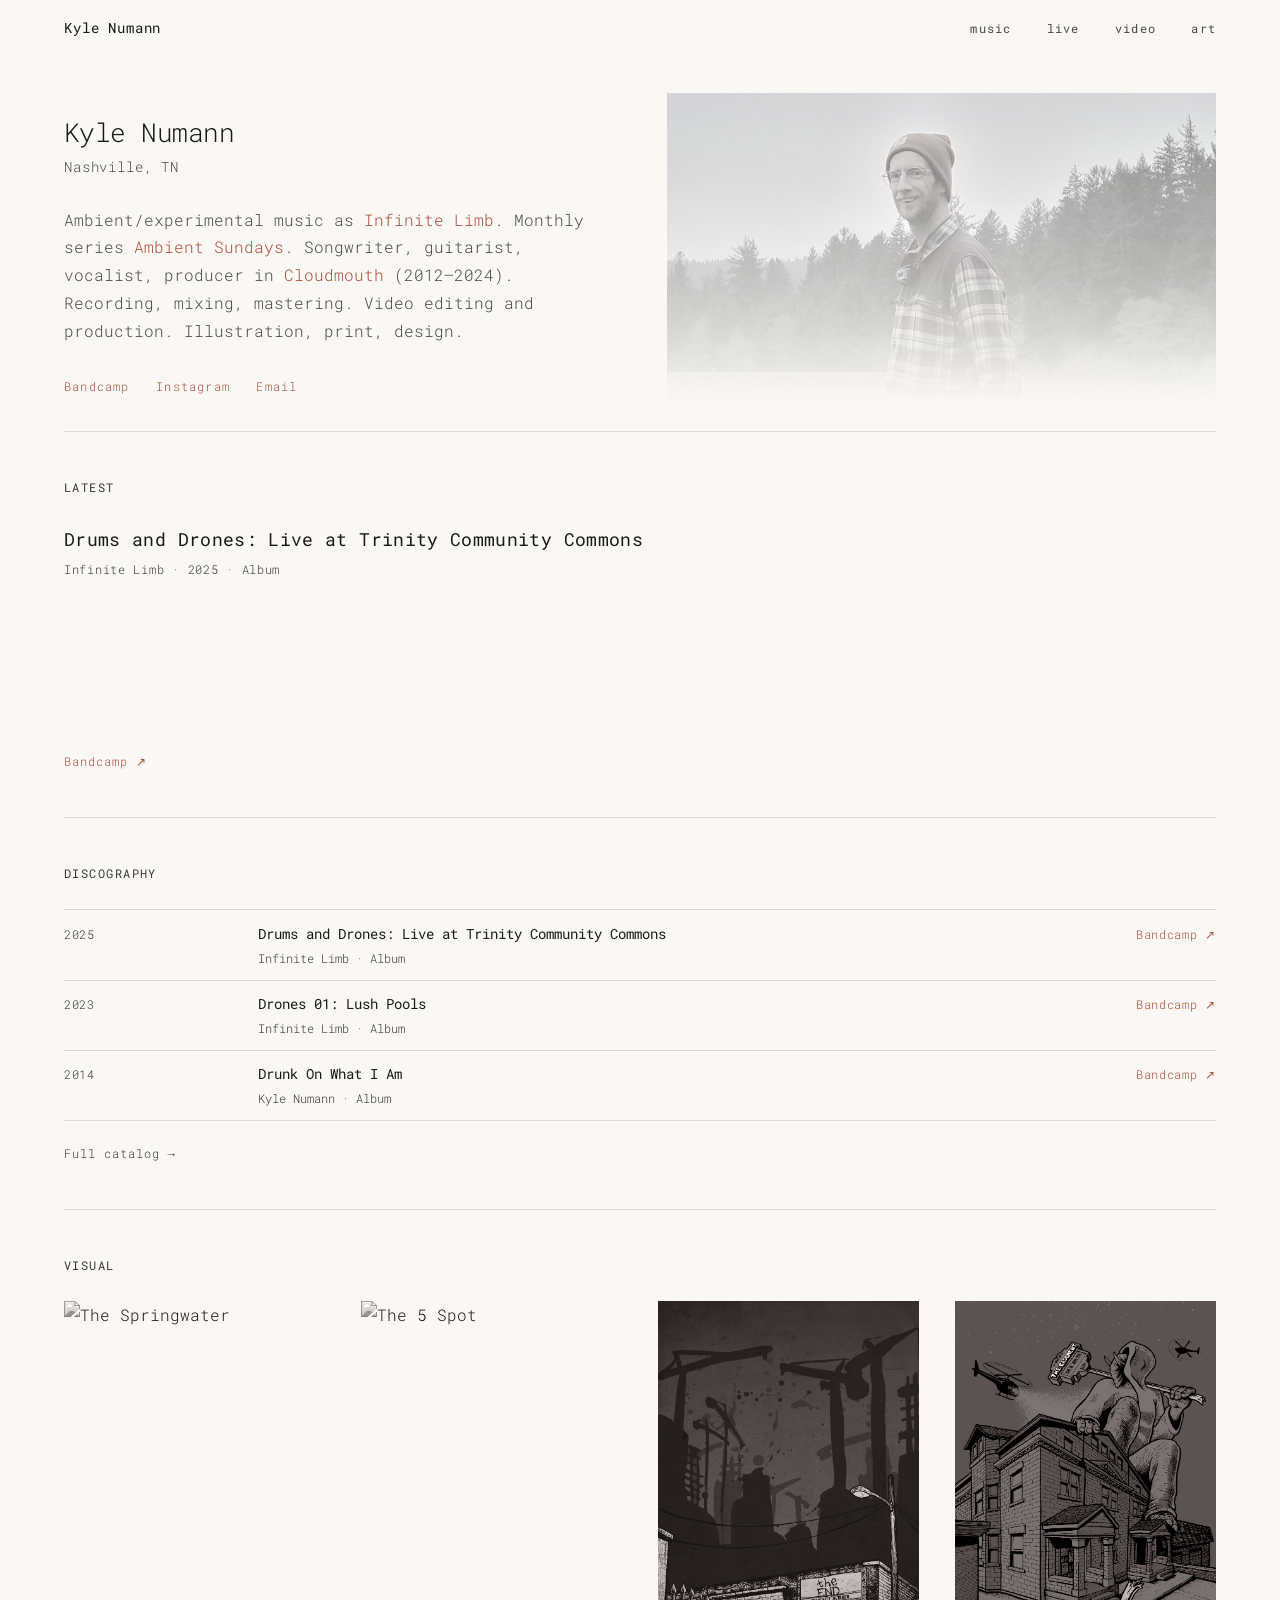
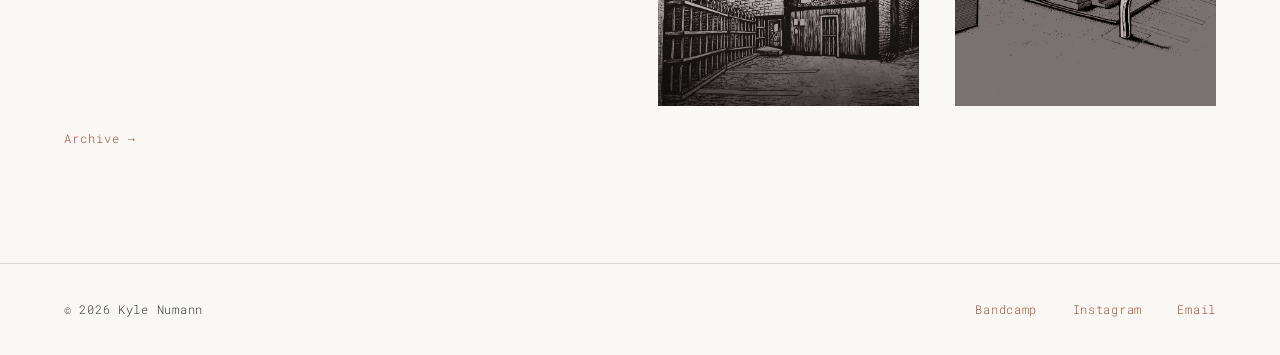
==== index.html @ a5feae53 "initial kyle works research and site build" ====
<!DOCTYPE html>
<html lang="en">
<head>
  <meta charset="UTF-8">
  <meta name="viewport" content="width=device-width, initial-scale=1.0">
  <title>Kyle Numann</title>
  <meta name="description" content="Kyle Numann. Sound, image, Nashville TN.">
  <link rel="stylesheet" href="/assets/css/main.css">
</head>
<body>

  <header class="site-header" role="banner">
    <div class="header-inner">
      <a href="/" class="site-logo">Kyle Numann</a>
      <nav class="site-nav" aria-label="Main navigation">
        <a href="/music/">music</a>
        <a href="/live/">live</a>
        <a href="/video/">video</a>
        <a href="/art/">art</a>
      </nav>
      <button class="nav-toggle" aria-label="Toggle navigation" aria-expanded="false">
        <span></span>
      </button>
    </div>
  </header>

  <main>
    <div class="wrap">

      <!-- Intro -->
      <div class="home-intro">
        <div class="home-intro__text">
          <h1 class="home-intro__name">Kyle Numann</h1>
          <p class="home-intro__sub">Nashville, TN</p>
          <p class="home-intro__bio">
            Ambient/experimental music as <a href="https://infinitelimb.bandcamp.com" target="_blank" rel="noopener">Infinite Limb</a>.
            Monthly series <a href="https://ambientsundays.bandcamp.com" target="_blank" rel="noopener">Ambient Sundays</a>.
            Songwriter, guitarist, vocalist, producer in <a href="https://cloudmouthmusic.com" target="_blank" rel="noopener">Cloudmouth</a> (2012–2024).
            Recording, mixing, mastering. Video editing and production.
            Illustration, print, design.
          </p>
          <div class="home-intro__links">
            <a href="https://infinitelimb.bandcamp.com" class="home-intro__link" target="_blank" rel="noopener">Bandcamp</a>
            <a href="https://instagram.com/kylenumann" class="home-intro__link" target="_blank" rel="noopener">Instagram</a>
            <a href="mailto:kyle.numann@gmail.com" class="home-intro__link">Email</a>
          </div>
        </div>
        <div class="home-intro__photo">
          <img src="/assets/images/kyle-pnw.jpg" alt="Kyle Numann">
        </div>
      </div>

      <!-- Latest release -->
      <section class="page-section" aria-labelledby="latest-heading">
        <span class="section-label" id="latest-heading">Latest</span>
        <div class="latest-release">
          <h2 class="latest-release__title">Drums and Drones: Live at Trinity Community Commons</h2>
          <p class="latest-release__meta">Infinite Limb · 2025 · Album</p>
          <div class="latest-release__embed">
            <iframe style="border: 0; width: 100%; height: 120px;" src="https://bandcamp.com/EmbeddedPlayer/album=3534046052/size=large/bgcol=ffffff/linkcol=333333/tracklist=false/artwork=small/transparent=true/" seamless><a href="https://infinitelimb.bandcamp.com/album/drums-and-drones-live-at-trinity-community-commons">Drums and Drones: Live at Trinity Community Commons by Infinite Limb</a></iframe>
          </div>
          <a class="latest-release__link" href="https://infinitelimb.bandcamp.com/album/drums-and-drones-live-at-trinity-community-commons" target="_blank" rel="noopener">Bandcamp ↗</a>
        </div>
      </section>

      <!-- Recent releases -->
      <section class="page-section" aria-labelledby="recent-heading">
        <span class="section-label" id="recent-heading">Discography</span>
        <div class="row-list">
          <div class="row-item">
            <span class="row-item__date">2025</span>
            <span class="row-item__main">
              <strong>Drums and Drones: Live at Trinity Community Commons</strong>
              <span class="row-item__sub">Infinite Limb · Album</span>
            </span>
            <span class="row-item__tag">
              <a href="https://infinitelimb.bandcamp.com/album/drums-and-drones-live-at-trinity-community-commons" target="_blank" rel="noopener">Bandcamp ↗</a>
            </span>
          </div>
          <div class="row-item">
            <span class="row-item__date">2023</span>
            <span class="row-item__main">
              <strong>Drones 01: Lush Pools</strong>
              <span class="row-item__sub">Infinite Limb · Album</span>
            </span>
            <span class="row-item__tag">
              <a href="https://infinitelimb.bandcamp.com/album/drones-01-lush-pools" target="_blank" rel="noopener">Bandcamp ↗</a>
            </span>
          </div>
          <div class="row-item">
            <span class="row-item__date">2014</span>
            <span class="row-item__main">
              <strong>Drunk On What I Am</strong>
              <span class="row-item__sub">Kyle Numann · Album</span>
            </span>
            <span class="row-item__tag">
              <a href="https://kylenumann.bandcamp.com/album/drunk-on-what-i-am" target="_blank" rel="noopener">Bandcamp ↗</a>
            </span>
          </div>
        </div>
        <a href="/music/" style="font-size:var(--size-xs); color:var(--fg-faint); letter-spacing:0.08em; display:inline-block; margin-top:1.25rem;">
          Full catalog →
        </a>
      </section>

      <!-- Featured art -->
      <section class="page-section" aria-labelledby="art-heading">
        <span class="section-label" id="art-heading">Visual</span>
        <div class="home-art">
          <div class="home-art__item">
            <a href="/art/"><img src="/assets/images/art/Springwater-Night-Woods-Poster.jpg" alt="The Springwater" loading="lazy"></a>
          </div>
          <div class="home-art__item">
            <a href="/art/"><img src="/assets/images/art/5-Spot-v3-art.jpg" alt="The 5 Spot" loading="lazy"></a>
          </div>
          <div class="home-art__item">
            <a href="/art/"><img src="/assets/images/art/Officially-Altered-at-The-End-No-Text.jpg" alt="The End" loading="lazy"></a>
          </div>
          <div class="home-art__item">
            <a href="/art/"><img src="/assets/images/art/Crack-Mammoth-The-Basement-7-2016-v2.jpg" alt="The Basement" loading="lazy"></a>
          </div>
        </div>
        <a href="/art/" class="home-art__link">Archive →</a>
      </section>

    </div>
  </main>

  <footer class="site-footer" role="contentinfo">
    <div class="footer-inner">
      <span class="footer-copy">© 2026 Kyle Numann</span>
      <div class="footer-links">
        <a href="https://infinitelimb.bandcamp.com" target="_blank" rel="noopener">Bandcamp</a>
        <a href="https://instagram.com/kylenumann" target="_blank" rel="noopener">Instagram</a>
        <a href="mailto:kyle.numann@gmail.com">Email</a>
      </div>
    </div>
  </footer>

  <script src="/content/data.js"></script>
  <script src="/assets/js/main.js"></script>
</body>
</html>
---- assets/css/main.css ----
/* ============================================================
   KN WORKS — STYLESHEET
   Tweak the variables in :root to change the look.
   ============================================================ */

@import url('https://fonts.googleapis.com/css2?family=Roboto:wght@300;400&family=Roboto+Mono:ital,wght@0,300;0,400;0,500;1,300&display=swap');

/* ---- Custom Properties --------------------------------------- */
:root {
  /* Colors — light */
  --bg:         #f9f8f5;
  --fg:         #1a1916;
  --fg-dim:     #4a4845;
  --fg-faint:   #3a3836;
  --rule:       #dddad2;
  --accent-h:   0;
  --accent:     hsl(var(--accent-h) 50% 45%);
  --surface:    #f0efe9;

  /* Type */
  --mono:       'Roboto Mono', 'Courier New', monospace;
  --sans:       'Roboto', system-ui, sans-serif;

  --size-xs:    0.68rem;
  --size-sm:    0.8rem;
  --size-base:  0.9rem;
  --size-md:    1rem;
  --size-lg:    1.25rem;
  --size-xl:    1.75rem;
  --size-2xl:   2.75rem;
  --size-3xl:   4rem;

  /* Layout */
  --max-w:      100%;
  --gutter:     clamp(1.25rem, 5vw, 4rem);
  --nav-h:      3.25rem;

  /* Motion */
  --dur:        150ms;
  --ease:       cubic-bezier(0.4, 0, 0.2, 1);
}

@media (prefers-color-scheme: dark) {
  :root {
    --bg:       #111009;
    --fg:       #e4e2d8;
    --fg-dim:   #b8b6ac;
    --fg-faint: #c4c2b8;
    --rule:     #2a2824;
    --surface:  #1a1916;
    --accent:   hsl(var(--accent-h) 50% 62%);
  }
}

/* ---- Proportional scaling above laptop ----------------------- */
@media (min-width: 1024px) {
  html {
    /* 16px at 1024 → ~22px at 1920 → ~25px at 2560 → ~33px at 3840 */
    font-size: calc(10px + 0.6vw);
  }
}

/* ---- Reset --------------------------------------------------- */
*, *::before, *::after { box-sizing: border-box; margin: 0; padding: 0; }
html { color-scheme: light dark; scroll-behavior: smooth; }
body {
  font-family: var(--mono);
  font-size: var(--size-base);
  font-weight: 300;
  line-height: 1.7;
  background: var(--bg);
  color: var(--fg);
  -webkit-font-smoothing: antialiased;
}
img, video { display: block; max-width: 100%; height: auto; }
a { color: inherit; text-decoration: none; }
ul, ol { list-style: none; }
button { font: inherit; background: none; border: none; cursor: pointer; color: inherit; }

/* ---- Site Header -------------------------------------------- */
.site-header {
  position: sticky;
  top: 0;
  z-index: 100;
  height: var(--nav-h);
  background: var(--bg);
  border-bottom: 1px solid transparent;
  transition: border-color var(--dur) var(--ease);
}
.site-header.scrolled { border-color: var(--rule); }

.header-inner {
  display: flex;
  align-items: center;
  justify-content: space-between;
  height: 100%;
  max-width: var(--max-w);
  margin-inline: auto;
  padding-inline: var(--gutter);
}

.site-logo {
  font-size: var(--size-sm);
  font-weight: 400;
  letter-spacing: 0.06em;
  color: var(--fg);
}
.site-logo:hover { color: var(--fg-dim); }

.site-nav {
  display: flex;
  gap: 2rem;
}
.site-nav a {
  font-size: var(--size-xs);
  font-weight: 400;
  letter-spacing: 0.1em;
  color: var(--fg-dim);
  transition: color var(--dur);
}
.site-nav a:hover,
.site-nav a[aria-current="page"] { color: var(--fg); }

.nav-toggle {
  display: none;
  width: 32px; height: 32px;
  align-items: center;
  justify-content: center;
}
.nav-toggle span,
.nav-toggle span::before,
.nav-toggle span::after {
  display: block;
  width: 18px; height: 1px;
  background: var(--fg);
  transition: transform 200ms var(--ease), opacity var(--dur) var(--ease);
}
.nav-toggle span { position: relative; }
.nav-toggle span::before,
.nav-toggle span::after { content: ''; position: absolute; left: 0; }
.nav-toggle span::before { top: -5px; }
.nav-toggle span::after  { top:  5px; }
.nav-toggle[aria-expanded="true"] span { background: transparent; }
.nav-toggle[aria-expanded="true"] span::before { transform: rotate(45deg) translate(3px, 3px); }
.nav-toggle[aria-expanded="true"] span::after  { transform: rotate(-45deg) translate(3px, -3px); }

@media (max-width: 600px) {
  .nav-toggle { display: flex; }
  .site-nav {
    display: none;
    position: fixed;
    inset: var(--nav-h) 0 0 0;
    background: var(--bg);
    flex-direction: column;
    padding: 2rem var(--gutter);
    gap: 0;
    border-top: 1px solid var(--rule);
  }
  .site-nav.open { display: flex; }
  .site-nav a {
    font-size: var(--size-md);
    padding-block: 0.85rem;
    border-bottom: 1px solid var(--rule);
  }
}

/* ---- Layout -------------------------------------------------- */
.wrap {
  max-width: var(--max-w);
  margin-inline: auto;
  padding-inline: var(--gutter);
}

.page-section {
  padding-block: 2.5rem;
  border-top: 1px solid var(--rule);
}
.page-section:first-child { border-top: none; }

.section-label {
  font-size: var(--size-xs);
  font-weight: 400;
  letter-spacing: 0.12em;
  color: var(--fg-faint);
  text-transform: uppercase;
  margin-bottom: 1.5rem;
  display: block;
}

/* ---- Site Footer -------------------------------------------- */
.site-footer {
  border-top: 1px solid var(--rule);
  padding-block: 2rem;
  margin-top: 4rem;
}
.footer-inner {
  display: flex;
  align-items: center;
  justify-content: space-between;
  flex-wrap: wrap;
  gap: 1rem;
  max-width: var(--max-w);
  margin-inline: auto;
  padding-inline: var(--gutter);
}
.footer-links {
  display: flex;
  gap: 2rem;
}
.footer-links a {
  font-size: var(--size-xs);
  color: var(--accent);
  letter-spacing: 0.06em;
}
.footer-links a:hover { opacity: 0.7; }
.footer-copy {
  font-size: var(--size-xs);
  color: var(--fg-faint);
  letter-spacing: 0.06em;
}

/* ---- Home: Intro -------------------------------------------- */
.home-intro {
  padding-block: clamp(2rem, 5vw, 3.5rem) 2rem;
  display: grid;
  grid-template-columns: 1fr 1fr;
  grid-template-rows: auto;
  column-gap: 3rem;
  align-items: start;
}
.home-intro__text { grid-column: 1; }
.home-intro__photo {
  grid-column: 2;
  grid-row: 1 / 4;
  width: 100%;
  align-self: start;
  margin-top: -1.5rem;
  margin-right: -2rem;
  margin-bottom: -3rem;
  position: relative;
  overflow: visible;
}
.home-intro__photo img {
  width: 100%;
  height: auto;
  display: block;
  opacity: 1;
  filter: grayscale(0.8);
  mask-image: linear-gradient(to bottom, rgba(0,0,0,0.6) 0%, rgba(0,0,0,0.3) 60%, transparent 100%);
  -webkit-mask-image: linear-gradient(to bottom, rgba(0,0,0,0.6) 0%, rgba(0,0,0,0.3) 60%, transparent 100%);
  transition: opacity 400ms var(--ease), filter 400ms var(--ease);
}
.home-intro__photo img:hover {
  opacity: 1;
  filter: grayscale(0);
}
.home-intro__name {
  font-size: clamp(var(--size-lg), 2vw, var(--size-xl));
  font-weight: 300;
  letter-spacing: -0.02em;
  line-height: 1.05;
  margin-bottom: 0.5rem;
}
.home-intro__sub {
  font-size: var(--size-sm);
  color: var(--fg-dim);
  letter-spacing: 0.06em;
  margin-bottom: 1.5rem;
}
@media (max-width: 540px) {
  .home-intro { grid-template-columns: 1fr; }
  .home-intro__photo { display: none; }
}
.home-intro__bio {
  font-size: var(--size-base);
  color: var(--fg-dim);
  font-weight: 300;
  max-width: 52ch;
  line-height: 1.75;
}
.home-intro__bio a {
  color: var(--accent);
  border-bottom: 1px solid transparent;
}
.home-intro__bio a:hover { border-color: var(--accent); }
.home-intro__links {
  display: flex;
  flex-wrap: wrap;
  gap: 0.25rem 1.5rem;
  margin-top: 1.75rem;
}
.home-intro__link {
  font-size: var(--size-xs);
  letter-spacing: 0.1em;
  color: var(--accent);
}
.home-intro__link:hover { opacity: 0.7; }

/* ---- Latest release (home) ---------------------------------- */
.latest-release__title {
  font-size: var(--size-md);
  font-weight: 400;
  letter-spacing: 0.02em;
  margin-bottom: 0.3rem;
}
.latest-release__meta {
  font-size: var(--size-xs);
  color: var(--fg-faint);
  letter-spacing: 0.06em;
  margin-bottom: 1.25rem;
}
.latest-release__embed {
  max-width: 560px;
  margin-bottom: 1rem;
}
.latest-release__link {
  font-size: var(--size-xs);
  color: var(--accent);
  letter-spacing: 0.08em;
}
.latest-release__link:hover { opacity: 0.7; }

/* ---- Row list (shows, releases) ----------------------------- */
.row-list { width: 100%; }

.row-item {
  display: grid;
  grid-template-columns: 9rem 1fr auto;
  align-items: baseline;
  gap: 0 2rem;
  padding-block: 0.65rem;
  border-bottom: 1px solid var(--rule);
  font-size: var(--size-sm);
  transition: background var(--dur);
}
.row-item:first-child { border-top: 1px solid var(--rule); }

.row-item__date {
  color: var(--fg-faint);
  font-size: var(--size-xs);
  letter-spacing: 0.05em;
  white-space: nowrap;
}
.row-item__main { color: var(--fg); }
.row-item__main strong { font-weight: 400; }
.row-item__sub {
  display: block;
  font-size: var(--size-xs);
  color: var(--fg-faint);
  margin-top: 0.1rem;
}
.row-item__tag {
  font-size: var(--size-xs);
  color: var(--fg-faint);
  letter-spacing: 0.06em;
  white-space: nowrap;
  text-align: right;
}
.row-item__tag a { color: var(--accent); }
.row-item__tag a:hover { opacity: 0.7; }

/* Upcoming highlight */
.row-item--upcoming .row-item__date { color: var(--fg-dim); }
.row-item--upcoming .row-item__main { color: var(--fg); }

@media (max-width: 640px) {
  .row-item {
    grid-template-columns: 7rem 1fr;
    grid-template-rows: auto auto;
  }
  .row-item__tag {
    grid-column: 2;
    text-align: left;
    margin-top: 0.15rem;
  }
}

/* ---- Year divider ------------------------------------------- */
.year-divider {
  font-size: var(--size-xs);
  color: var(--fg-faint);
  letter-spacing: 0.1em;
  padding-block: 1.5rem 0.5rem;
}
.year-divider:first-child { padding-top: 0; }

/* ---- Release list ------------------------------------------- */
.release-list { width: 100%; }

.release-item {
  display: grid;
  grid-template-columns: 4.5rem 1fr auto;
  align-items: center;
  gap: 0 1.25rem;
  padding-block: 0.75rem;
  border-bottom: 1px solid var(--rule);
  font-size: var(--size-sm);
}
.release-item:first-child { border-top: 1px solid var(--rule); }

.release-item__cover {
  width: 4.5rem;
  height: 4.5rem;
  background: var(--surface);
  border: 1px solid var(--rule);
  overflow: hidden;
}
.release-item__cover img {
  width: 100%;
  height: 100%;
  object-fit: cover;
  filter: grayscale(0.6);
  transition: filter 300ms var(--ease);
}
.release-item:hover .release-item__cover img { filter: grayscale(0); }

.release-item__year {
  font-size: var(--size-xs);
  color: var(--fg-faint);
  letter-spacing: 0.05em;
}
.release-item__title { color: var(--fg); font-weight: 400; }
.release-item__artist {
  display: block;
  font-size: var(--size-xs);
  color: var(--fg-faint);
  margin-top: 0.1rem;
}
.release-item__type {
  font-size: var(--size-xs);
  color: var(--fg-faint);
  letter-spacing: 0.05em;
}
.release-item__link {
  font-size: var(--size-xs);
  color: var(--accent);
  letter-spacing: 0.05em;
}
.release-item__link:hover { opacity: 0.7; }

@media (max-width: 640px) {
  .release-item {
    grid-template-columns: 3.5rem 1fr;
  }
  .release-item__cover { width: 3.5rem; height: 3.5rem; }
  .release-item__link {
    grid-column: 2;
    margin-top: 0.15rem;
  }
}

/* ---- Projects list ------------------------------------------ */
.project-list { width: 100%; }
.project-item {
  display: grid;
  grid-template-columns: 1fr auto;
  align-items: baseline;
  gap: 0 2rem;
  padding-block: 0.85rem;
  border-bottom: 1px solid var(--rule);
}
.project-item:first-child { border-top: 1px solid var(--rule); }
.project-item__name {
  font-size: var(--size-md);
  font-weight: 300;
  color: var(--fg);
}
.project-item__name a { color: var(--accent); }
.project-item__name a:hover { opacity: 0.7; }
.project-item__desc {
  font-size: var(--size-xs);
  color: var(--fg-faint);
  margin-top: 0.2rem;
  display: block;
}
.project-item__link {
  font-size: var(--size-xs);
  color: var(--accent);
  letter-spacing: 0.08em;
}
.project-item__link:hover { opacity: 0.7; }

/* ---- Page header -------------------------------------------- */
.page-header {
  padding-block: clamp(1.75rem, 4vw, 3rem) 0;
}
.page-header h1 {
  font-size: clamp(var(--size-lg), 3vw, var(--size-xl));
  font-weight: 300;
  letter-spacing: -0.01em;
  line-height: 1.1;
}
.page-header .intro {
  margin-top: 0.6rem;
  font-size: var(--size-sm);
  color: var(--fg-faint);
  font-weight: 300;
  max-width: 60ch;
}

/* ---- Ambient Sundays block ---------------------------------- */
.as-block {
  padding: 2rem 0;
}
.as-block__title {
  font-size: var(--size-md);
  font-weight: 400;
  letter-spacing: 0.02em;
  margin-bottom: 0.4rem;
}
.as-block__desc {
  font-size: var(--size-sm);
  color: var(--fg-dim);
  max-width: 55ch;
  margin-bottom: 1rem;
}
.as-block__links {
  display: flex;
  gap: 2rem;
}
.as-block__links a {
  font-size: var(--size-xs);
  color: var(--accent);
  letter-spacing: 0.08em;
}
.as-block__links a:hover { opacity: 0.7; }

/* ---- Embed -------------------------------------------------- */
.embed-wrap {
  border: 1px solid var(--rule);
}
.embed-wrap iframe {
  display: block;
  width: 100%;
  border: none;
}
.embeds { display: flex; flex-direction: column; gap: 1px; max-width: 560px; }

/* ---- Video grid --------------------------------------------- */
.video-list { display: flex; flex-direction: column; gap: 3rem; }
.video-item__embed {
  position: relative;
  aspect-ratio: 16/9;
  background: var(--surface);
  border: 1px solid var(--rule);
}
.video-item__embed iframe {
  position: absolute;
  inset: 0;
  width: 100%; height: 100%;
  border: none;
}
.video-item__info {
  display: flex;
  align-items: baseline;
  gap: 1.5rem;
  margin-top: 0.65rem;
  flex-wrap: wrap;
}
.video-item__title {
  font-size: var(--size-sm);
  font-weight: 400;
  color: var(--fg);
}
.video-item__meta {
  font-size: var(--size-xs);
  color: var(--fg-faint);
  letter-spacing: 0.05em;
}

/* ---- Art grid ----------------------------------------------- */
.art-filter-desc {
  font-size: var(--size-xs);
  color: var(--fg-faint);
  max-width: 60ch;
  line-height: 1.6;
  margin-bottom: 0.5rem;
}
.art-filter-desc:empty { display: none; }

.art-filters {
  display: flex;
  gap: 0.5rem;
  flex-wrap: wrap;
  margin-bottom: 2rem;
}
.art-filter {
  font-size: var(--size-xs);
  letter-spacing: 0.08em;
  padding: 0.3rem 0.7rem;
  border: 1px solid var(--rule);
  color: var(--fg-faint);
  cursor: pointer;
  transition: all var(--dur) var(--ease);
}
.art-filter:hover,
.art-filter.active {
  border-color: var(--fg-dim);
  color: var(--fg);
}

.art-grid {
  columns: 3;
  column-gap: 2rem;
  padding: 1.5rem 0;
}
.art-item {
  break-inside: avoid;
  margin-bottom: 2rem;
  cursor: pointer;
  position: relative;
  overflow: hidden;
  display: block;
}
.art-item::after {
  content: '';
  position: absolute;
  inset: 0;
  background: var(--accent);
  opacity: 0.08;
  mix-blend-mode: color;
  pointer-events: none;
  transition: opacity 500ms ease;
}
.art-item:hover::after { opacity: 0; }
.art-item img {
  display: block;
  width: 100%;
  filter: grayscale(1);
  transition: filter 500ms ease;
}
.art-item:hover img {
  filter: grayscale(0);
}
.art-item__overlay {
  position: absolute;
  bottom: 0; left: 0; right: 0;
  background: linear-gradient(transparent, rgba(0,0,0,0.75));
  padding: 1.25rem 0.85rem 0.85rem;
  opacity: 0;
  transition: opacity 500ms ease;
}
.art-item:hover .art-item__overlay { opacity: 1; }
.art-item__title {
  font-size: var(--size-xs);
  color: rgba(255,255,255,0.9);
  font-weight: 400;
  letter-spacing: 0.04em;
}
.art-item__type {
  font-size: 0.62rem;
  color: rgba(255,255,255,0.5);
  letter-spacing: 0.06em;
  margin-top: 0.1rem;
}

@media (max-width: 760px) { .art-grid { columns: 2; } }
@media (max-width: 440px) { .art-grid { columns: 1; } }

/* ---- Home: Featured art ------------------------------------- */
.home-art {
  display: grid;
  grid-template-columns: repeat(4, 1fr);
  gap: 2rem;
}
.home-art__item {
  cursor: pointer;
  position: relative;
  overflow: hidden;
}
.home-art__item::after {
  content: '';
  position: absolute;
  inset: 0;
  background: var(--accent);
  opacity: 0.08;
  mix-blend-mode: color;
  pointer-events: none;
  transition: opacity 500ms ease;
}
.home-art__item:hover::after { opacity: 0;
  aspect-ratio: 1;
}
.home-art__item img {
  display: block;
  width: 100%;
  height: 100%;
  object-fit: cover;
  filter: grayscale(1);
  transition: filter 350ms var(--ease);
}
.home-art__item:hover img { filter: grayscale(0); }
.home-art__link {
  display: block;
  font-size: var(--size-xs);
  color: var(--accent);
  letter-spacing: 0.08em;
  margin-top: 1.25rem;
}
.home-art__link:hover { opacity: 0.7; }
@media (max-width: 540px) { .home-art { grid-template-columns: repeat(2, 1fr); } }

/* ---- Lightbox ----------------------------------------------- */
.lightbox {
  position: fixed;
  inset: 0;
  z-index: 200;
  background: color-mix(in srgb, var(--bg) 95%, transparent);
  backdrop-filter: blur(16px);
  display: flex;
  flex-direction: column;
  align-items: center;
  overflow-y: auto;
  padding: 3rem 2rem 4rem;
  opacity: 0;
  pointer-events: none;
  transition: opacity 200ms var(--ease);
}
.lightbox.open { opacity: 1; pointer-events: all; }
.lightbox__image {
  max-width: min(100%, 1400px);
  box-shadow: 0 0 0 1px var(--rule);
  cursor: zoom-in;
  transition: transform 300ms ease;
  transform-origin: top center;
}
.lightbox__image.zoomed {
  max-width: none;
  width: 150%;
  cursor: zoom-out;
}
.lightbox__close {
  position: fixed;
  top: 1.25rem; right: 1.5rem;
  font-size: var(--size-sm);
  font-weight: 400;
  letter-spacing: 0.08em;
  color: var(--fg);
  line-height: 1;
  padding: 0.5rem 0.75rem;
  z-index: 201;
  background: color-mix(in srgb, var(--bg) 85%, transparent);
  backdrop-filter: blur(8px);
  border: 1px solid var(--rule);
}
.lightbox__close:hover { color: var(--fg); background: var(--bg); }
.lightbox__caption {
  margin-top: 1rem;
  font-size: var(--size-xs);
  color: var(--fg-faint);
  letter-spacing: 0.06em;
  text-align: center;
  flex-shrink: 0;
}

/* ---- Empty state -------------------------------------------- */
.empty {
  font-size: var(--size-sm);
  color: var(--fg-faint);
  padding-block: 1.5rem 0;
  font-style: italic;
}

/* ---- Collections -------------------------------------------- */
.collection-list { display: flex; flex-direction: column; gap: 0; }
.collection-item {
  padding-block: 0.85rem;
  border-bottom: 1px solid var(--rule);
}
.collection-item:first-child { border-top: 1px solid var(--rule); }
.collection-item__title {
  font-size: var(--size-sm);
  font-weight: 400;
  color: var(--fg);
  margin-bottom: 0.2rem;
}
.collection-item__desc {
  font-size: var(--size-xs);
  color: var(--fg-faint);
  max-width: 60ch;
}

/* ---- Easter egg --------------------------------------------- */
.egg {
  display: none;
  position: fixed;
  bottom: 2rem;
  left: 50%;
  transform: translateX(-50%);
  background: var(--bg);
  border: 1px solid var(--rule);
  padding: 0.6rem 1.25rem;
  font-size: var(--size-xs);
  color: var(--fg-faint);
  letter-spacing: 0.06em;
  z-index: 300;
  white-space: nowrap;
}
.egg.visible {
  display: block;
  animation: fadeInUp 0.35s var(--ease) both, fadeOut 0.35s 3.65s var(--ease) both;
}
@keyframes fadeInUp {
  from { opacity: 0; transform: translateX(-50%) translateY(6px); }
  to   { opacity: 1; transform: translateX(-50%) translateY(0); }
}
@keyframes fadeOut { to { opacity: 0; } }

/* ---- Utilities ---------------------------------------------- */
.visually-hidden {
  position: absolute; width: 1px; height: 1px;
  overflow: hidden; clip: rect(0,0,0,0); white-space: nowrap;
}
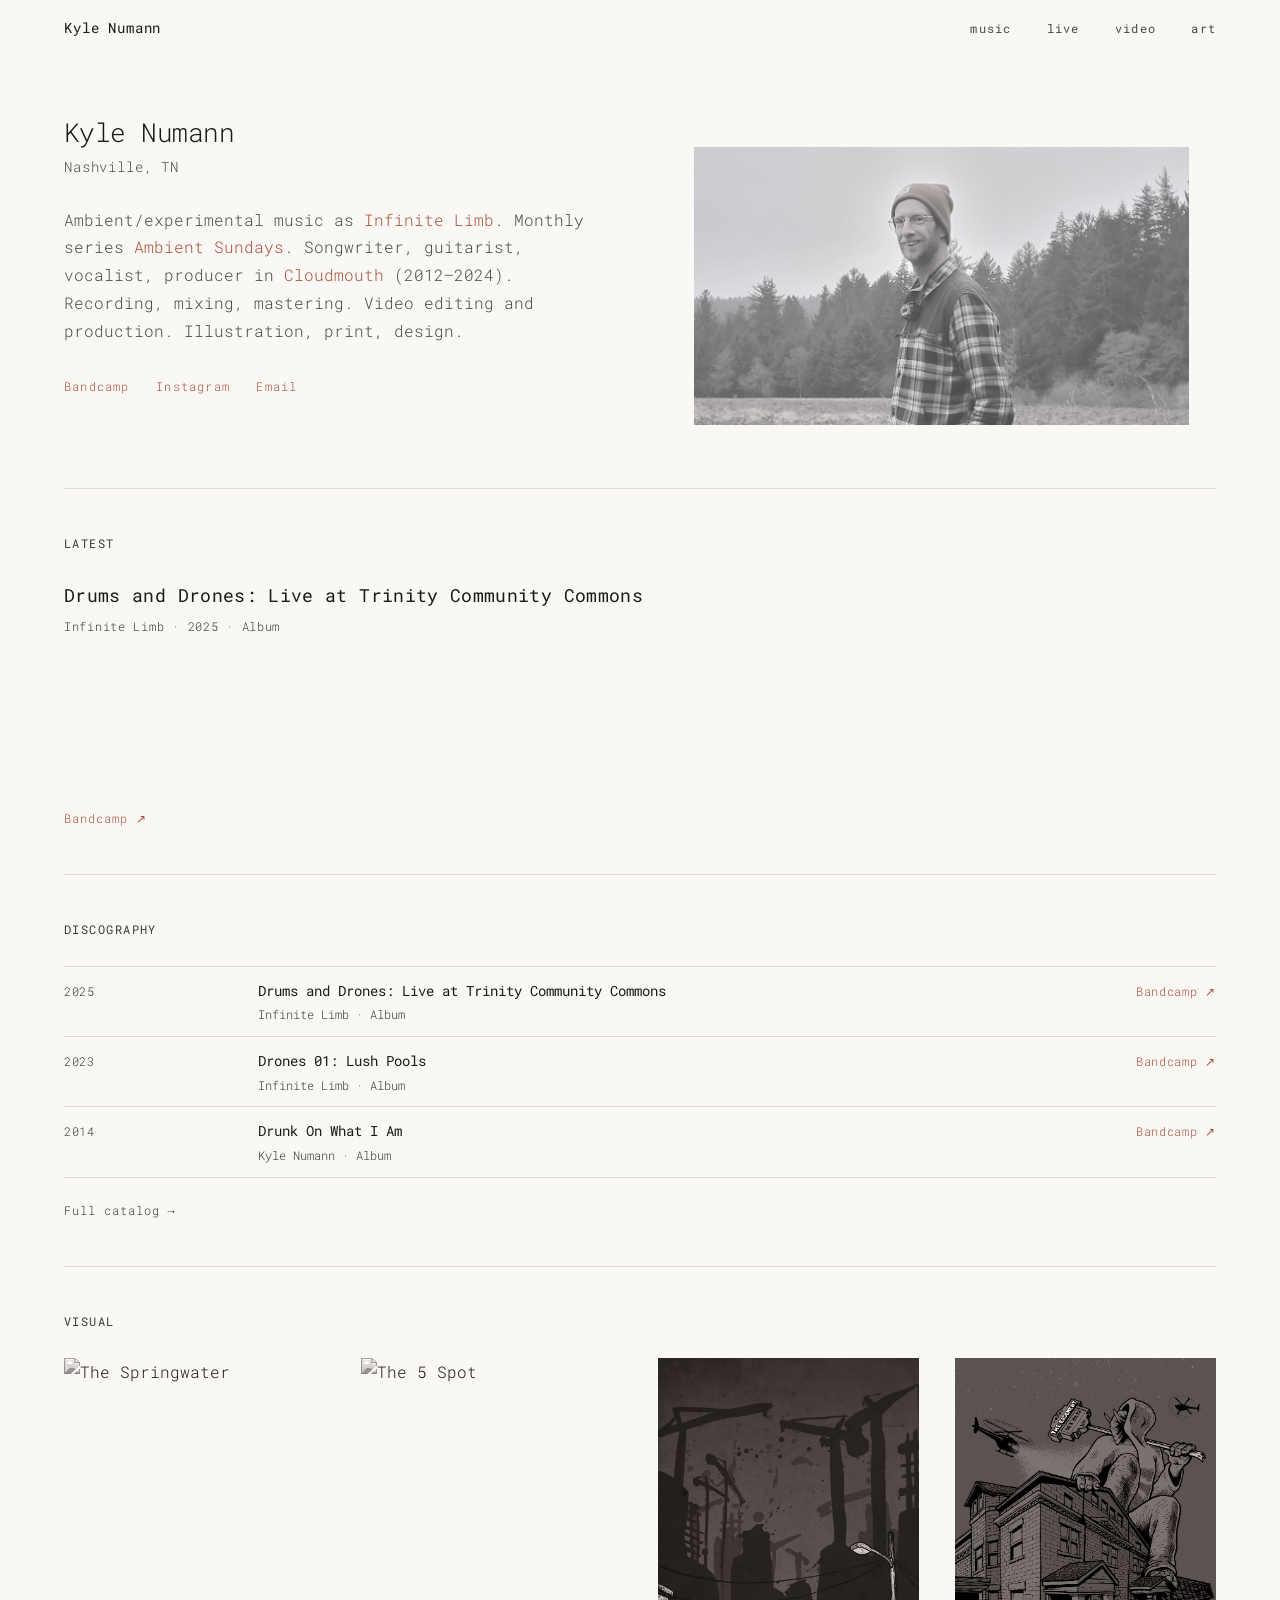
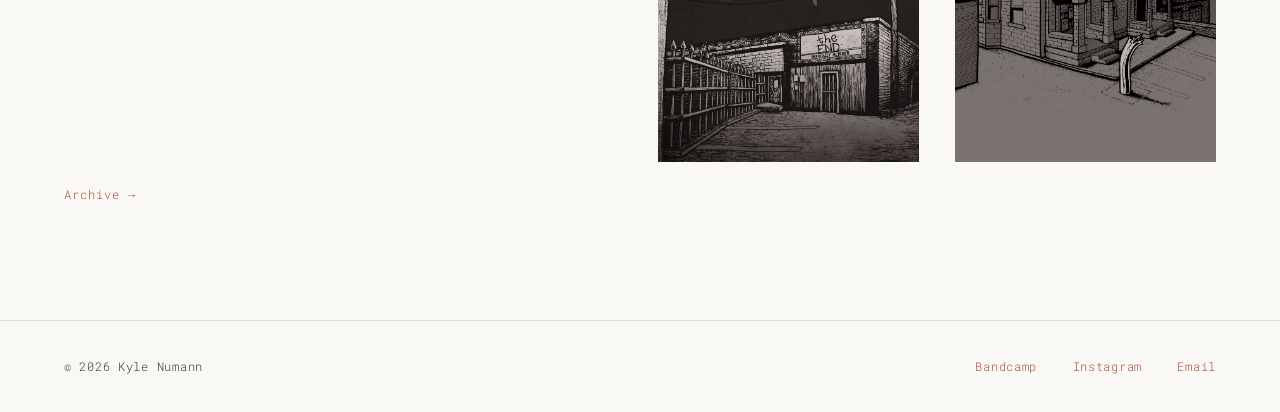
==== commit ba544a92: "fix relative paths for github pages" ====
--- a/index.html
+++ b/index.html
@@ -5,18 +5,18 @@
   <meta name="viewport" content="width=device-width, initial-scale=1.0">
   <title>Kyle Numann</title>
   <meta name="description" content="Kyle Numann. Sound, image, Nashville TN.">
-  <link rel="stylesheet" href="/assets/css/main.css">
+  <link rel="stylesheet" href="./assets/css/main.css">
 </head>
 <body>
 
   <header class="site-header" role="banner">
     <div class="header-inner">
-      <a href="/" class="site-logo">Kyle Numann</a>
+      <a href="./" class="site-logo">Kyle Numann</a>
       <nav class="site-nav" aria-label="Main navigation">
-        <a href="/music/">music</a>
-        <a href="/live/">live</a>
-        <a href="/video/">video</a>
-        <a href="/art/">art</a>
+        <a href="./music/">music</a>
+        <a href="./live/">live</a>
+        <a href="./video/">video</a>
+        <a href="./art/">art</a>
       </nav>
       <button class="nav-toggle" aria-label="Toggle navigation" aria-expanded="false">
         <span></span>
@@ -46,7 +46,7 @@
           </div>
         </div>
         <div class="home-intro__photo">
-          <img src="/assets/images/kyle-pnw.jpg" alt="Kyle Numann">
+          <img src="./assets/images/kyle-pnw.jpg" alt="Kyle Numann">
         </div>
       </div>
 
@@ -98,7 +98,7 @@
             </span>
           </div>
         </div>
-        <a href="/music/" style="font-size:var(--size-xs); color:var(--fg-faint); letter-spacing:0.08em; display:inline-block; margin-top:1.25rem;">
+        <a href="./music/" style="font-size:var(--size-xs); color:var(--fg-faint); letter-spacing:0.08em; display:inline-block; margin-top:1.25rem;">
           Full catalog →
         </a>
       </section>
@@ -108,19 +108,19 @@
         <span class="section-label" id="art-heading">Visual</span>
         <div class="home-art">
           <div class="home-art__item">
-            <a href="/art/"><img src="/assets/images/art/Springwater-Night-Woods-Poster.jpg" alt="The Springwater" loading="lazy"></a>
+            <a href="./art/"><img src="./assets/images/art/Springwater-Night-Woods-Poster.jpg" alt="The Springwater" loading="lazy"></a>
           </div>
           <div class="home-art__item">
-            <a href="/art/"><img src="/assets/images/art/5-Spot-v3-art.jpg" alt="The 5 Spot" loading="lazy"></a>
+            <a href="./art/"><img src="./assets/images/art/5-Spot-v3-art.jpg" alt="The 5 Spot" loading="lazy"></a>
           </div>
           <div class="home-art__item">
-            <a href="/art/"><img src="/assets/images/art/Officially-Altered-at-The-End-No-Text.jpg" alt="The End" loading="lazy"></a>
+            <a href="./art/"><img src="./assets/images/art/Officially-Altered-at-The-End-No-Text.jpg" alt="The End" loading="lazy"></a>
           </div>
           <div class="home-art__item">
-            <a href="/art/"><img src="/assets/images/art/Crack-Mammoth-The-Basement-7-2016-v2.jpg" alt="The Basement" loading="lazy"></a>
+            <a href="./art/"><img src="./assets/images/art/Crack-Mammoth-The-Basement-7-2016-v2.jpg" alt="The Basement" loading="lazy"></a>
           </div>
         </div>
-        <a href="/art/" class="home-art__link">Archive →</a>
+        <a href="./art/" class="home-art__link">Archive →</a>
       </section>
 
     </div>
@@ -137,7 +137,7 @@
     </div>
   </footer>
 
-  <script src="/content/data.js"></script>
-  <script src="/assets/js/main.js"></script>
+  <script src="./content/data.js"></script>
+  <script src="./assets/js/main.js"></script>
 </body>
 </html>
--- a/assets/css/main.css
+++ b/assets/css/main.css
@@ -234,9 +234,7 @@
   grid-row: 1 / 4;
   width: 100%;
   align-self: start;
-  margin-top: -1.5rem;
-  margin-right: -2rem;
-  margin-bottom: -3rem;
+  padding: 5%;
   position: relative;
   overflow: visible;
 }
@@ -244,15 +242,13 @@
   width: 100%;
   height: auto;
   display: block;
-  opacity: 1;
-  filter: grayscale(0.8);
-  mask-image: linear-gradient(to bottom, rgba(0,0,0,0.6) 0%, rgba(0,0,0,0.3) 60%, transparent 100%);
-  -webkit-mask-image: linear-gradient(to bottom, rgba(0,0,0,0.6) 0%, rgba(0,0,0,0.3) 60%, transparent 100%);
-  transition: opacity 400ms var(--ease), filter 400ms var(--ease);
+  opacity: 0.7;
+  filter: saturate(0.2);
+  transition: opacity 500ms ease, filter 500ms ease;
 }
 .home-intro__photo img:hover {
   opacity: 1;
-  filter: grayscale(0);
+  filter: saturate(1);
 }
 .home-intro__name {
   font-size: clamp(var(--size-lg), 2vw, var(--size-xl));
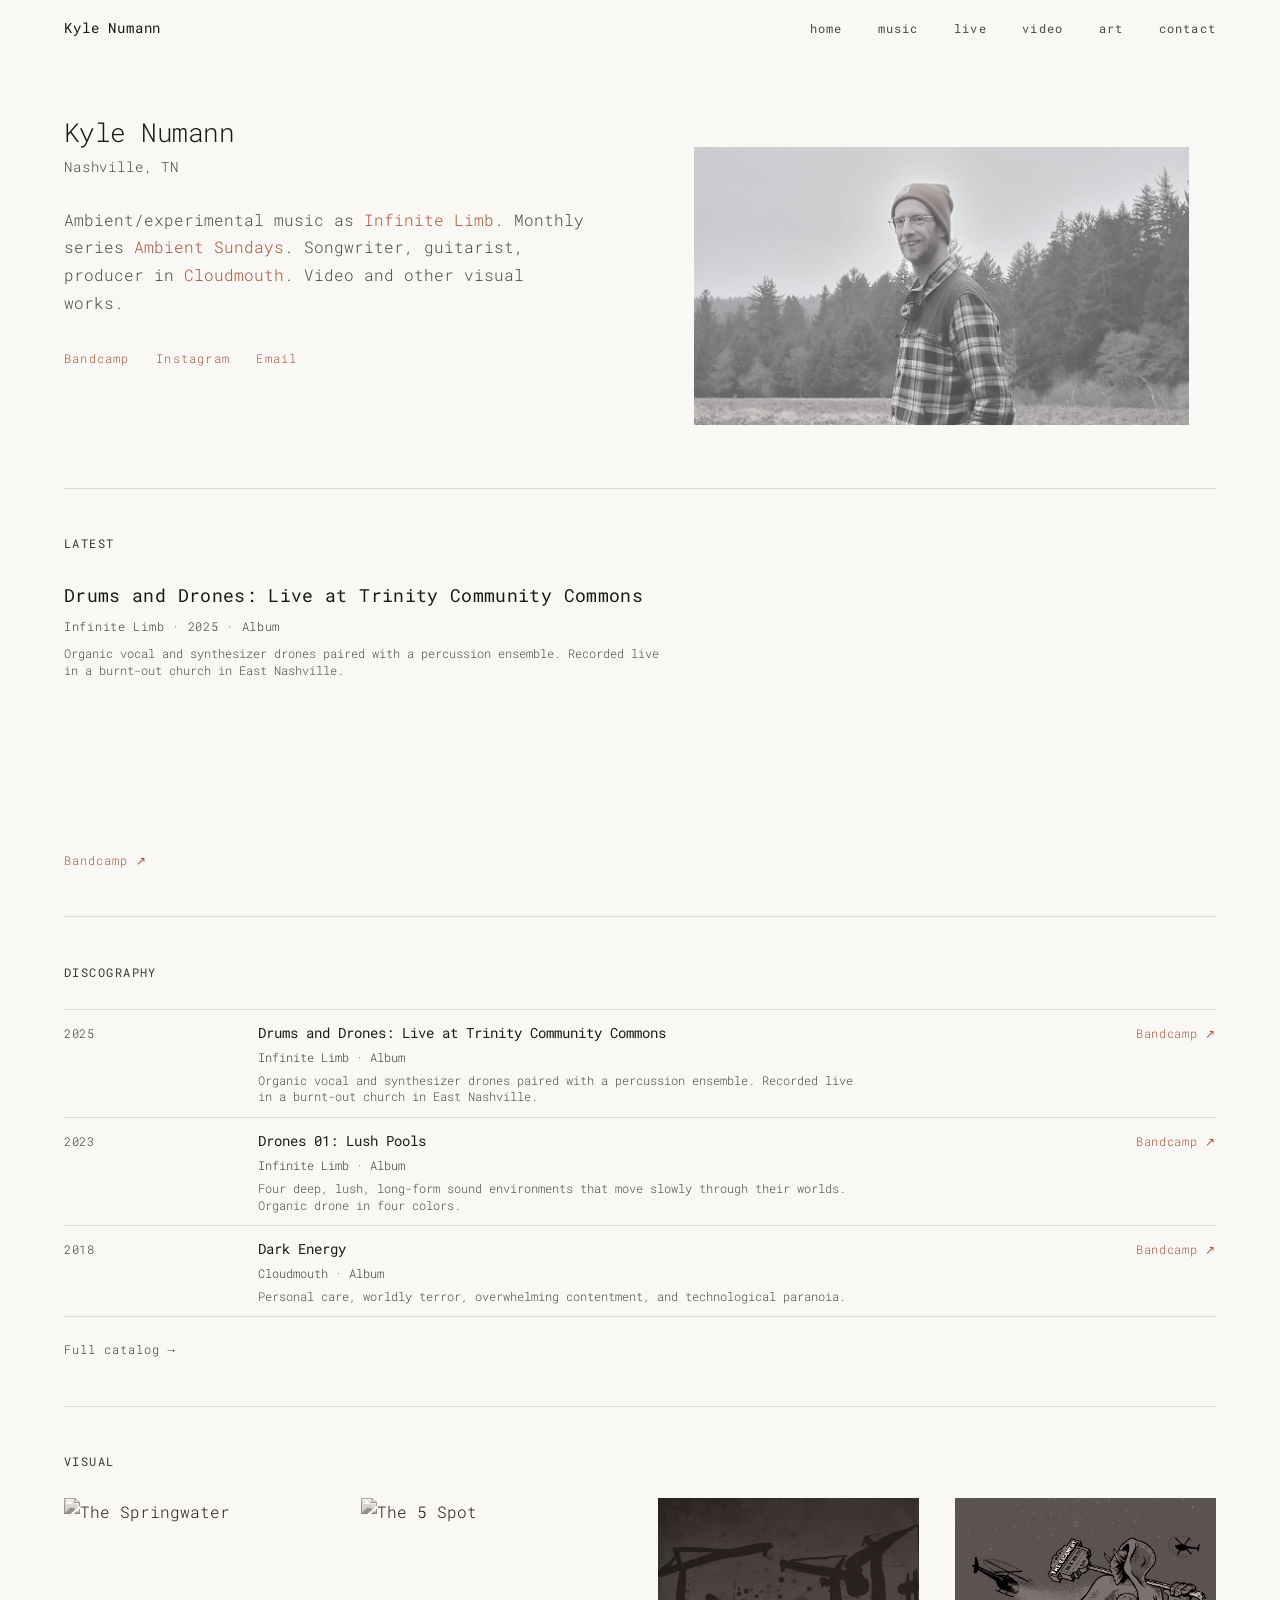
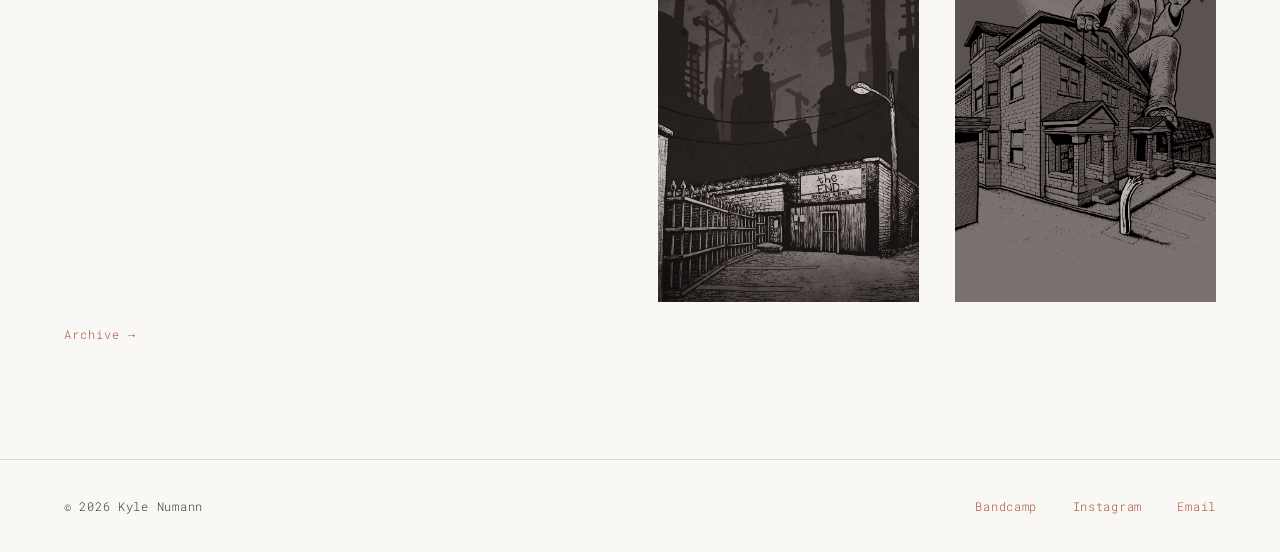
==== commit 09309991: "add contact nav, release descriptions, dynamic homepage, animation tweaks - contact mailto link adde" ====
--- a/index.html
+++ b/index.html
@@ -13,10 +13,12 @@
     <div class="header-inner">
       <a href="./" class="site-logo">Kyle Numann</a>
       <nav class="site-nav" aria-label="Main navigation">
+        <a href="./">home</a>
         <a href="./music/">music</a>
         <a href="./live/">live</a>
         <a href="./video/">video</a>
         <a href="./art/">art</a>
+        <a href="mailto:kyle.numann@gmail.com">contact</a>
       </nav>
       <button class="nav-toggle" aria-label="Toggle navigation" aria-expanded="false">
         <span></span>
@@ -34,10 +36,9 @@
           <p class="home-intro__sub">Nashville, TN</p>
           <p class="home-intro__bio">
             Ambient/experimental music as <a href="https://infinitelimb.bandcamp.com" target="_blank" rel="noopener">Infinite Limb</a>.
-            Monthly series <a href="https://ambientsundays.bandcamp.com" target="_blank" rel="noopener">Ambient Sundays</a>.
-            Songwriter, guitarist, vocalist, producer in <a href="https://cloudmouthmusic.com" target="_blank" rel="noopener">Cloudmouth</a> (2012–2024).
-            Recording, mixing, mastering. Video editing and production.
-            Illustration, print, design.
+            Monthly series <a href="https://instagram.com/ambient_sundays" target="_blank" rel="noopener">Ambient Sundays</a>.
+            Songwriter, guitarist, producer in <a href="https://cloudmouthmusic.com" target="_blank" rel="noopener">Cloudmouth</a>.
+            Video and other visual works.
           </p>
           <div class="home-intro__links">
             <a href="https://infinitelimb.bandcamp.com" class="home-intro__link" target="_blank" rel="noopener">Bandcamp</a>
@@ -50,53 +51,19 @@
         </div>
       </div>
 
-      <!-- Latest release -->
+      <!-- Latest release — rendered from data.js -->
       <section class="page-section" aria-labelledby="latest-heading">
         <span class="section-label" id="latest-heading">Latest</span>
-        <div class="latest-release">
-          <h2 class="latest-release__title">Drums and Drones: Live at Trinity Community Commons</h2>
-          <p class="latest-release__meta">Infinite Limb · 2025 · Album</p>
-          <div class="latest-release__embed">
-            <iframe style="border: 0; width: 100%; height: 120px;" src="https://bandcamp.com/EmbeddedPlayer/album=3534046052/size=large/bgcol=ffffff/linkcol=333333/tracklist=false/artwork=small/transparent=true/" seamless><a href="https://infinitelimb.bandcamp.com/album/drums-and-drones-live-at-trinity-community-commons">Drums and Drones: Live at Trinity Community Commons by Infinite Limb</a></iframe>
-          </div>
-          <a class="latest-release__link" href="https://infinitelimb.bandcamp.com/album/drums-and-drones-live-at-trinity-community-commons" target="_blank" rel="noopener">Bandcamp ↗</a>
+        <div id="home-latest">
+          <p class="empty">Loading…</p>
         </div>
       </section>
 
-      <!-- Recent releases -->
+      <!-- Featured releases — rendered from data.js -->
       <section class="page-section" aria-labelledby="recent-heading">
         <span class="section-label" id="recent-heading">Discography</span>
-        <div class="row-list">
-          <div class="row-item">
-            <span class="row-item__date">2025</span>
-            <span class="row-item__main">
-              <strong>Drums and Drones: Live at Trinity Community Commons</strong>
-              <span class="row-item__sub">Infinite Limb · Album</span>
-            </span>
-            <span class="row-item__tag">
-              <a href="https://infinitelimb.bandcamp.com/album/drums-and-drones-live-at-trinity-community-commons" target="_blank" rel="noopener">Bandcamp ↗</a>
-            </span>
-          </div>
-          <div class="row-item">
-            <span class="row-item__date">2023</span>
-            <span class="row-item__main">
-              <strong>Drones 01: Lush Pools</strong>
-              <span class="row-item__sub">Infinite Limb · Album</span>
-            </span>
-            <span class="row-item__tag">
-              <a href="https://infinitelimb.bandcamp.com/album/drones-01-lush-pools" target="_blank" rel="noopener">Bandcamp ↗</a>
-            </span>
-          </div>
-          <div class="row-item">
-            <span class="row-item__date">2014</span>
-            <span class="row-item__main">
-              <strong>Drunk On What I Am</strong>
-              <span class="row-item__sub">Kyle Numann · Album</span>
-            </span>
-            <span class="row-item__tag">
-              <a href="https://kylenumann.bandcamp.com/album/drunk-on-what-i-am" target="_blank" rel="noopener">Bandcamp ↗</a>
-            </span>
-          </div>
+        <div id="home-discography">
+          <p class="empty">Loading…</p>
         </div>
         <a href="./music/" style="font-size:var(--size-xs); color:var(--fg-faint); letter-spacing:0.08em; display:inline-block; margin-top:1.25rem;">
           Full catalog →
--- a/assets/css/main.css
+++ b/assets/css/main.css
@@ -104,6 +104,8 @@
   font-weight: 400;
   letter-spacing: 0.06em;
   color: var(--fg);
+  display: inline-block;
+  min-width: 10ch;
 }
 .site-logo:hover { color: var(--fg-dim); }
 
@@ -303,6 +305,13 @@
   font-size: var(--size-xs);
   color: var(--fg-faint);
   letter-spacing: 0.06em;
+  margin-bottom: 0.5rem;
+}
+.latest-release__desc {
+  font-size: var(--size-xs);
+  color: var(--fg-dim);
+  line-height: 1.4;
+  max-width: 50em;
   margin-bottom: 1.25rem;
 }
 .latest-release__embed {
@@ -344,6 +353,14 @@
   font-size: var(--size-xs);
   color: var(--fg-faint);
   margin-top: 0.1rem;
+}
+.row-item__desc {
+  display: block;
+  font-size: var(--size-xs);
+  color: var(--fg-dim);
+  margin-top: 0.25rem;
+  line-height: 1.4;
+  max-width: 50em;
 }
 .row-item__tag {
   font-size: var(--size-xs);
@@ -388,7 +405,7 @@
   grid-template-columns: 4.5rem 1fr auto;
   align-items: center;
   gap: 0 1.25rem;
-  padding-block: 0.75rem;
+  padding-block: 0.95rem;
   border-bottom: 1px solid var(--rule);
   font-size: var(--size-sm);
 }
@@ -421,6 +438,14 @@
   font-size: var(--size-xs);
   color: var(--fg-faint);
   margin-top: 0.1rem;
+}
+.release-item__desc {
+  display: block;
+  font-size: var(--size-xs);
+  color: var(--fg-dim);
+  margin-top: 0.35rem;
+  line-height: 1.4;
+  max-width: 50em;
 }
 .release-item__type {
   font-size: var(--size-xs);
